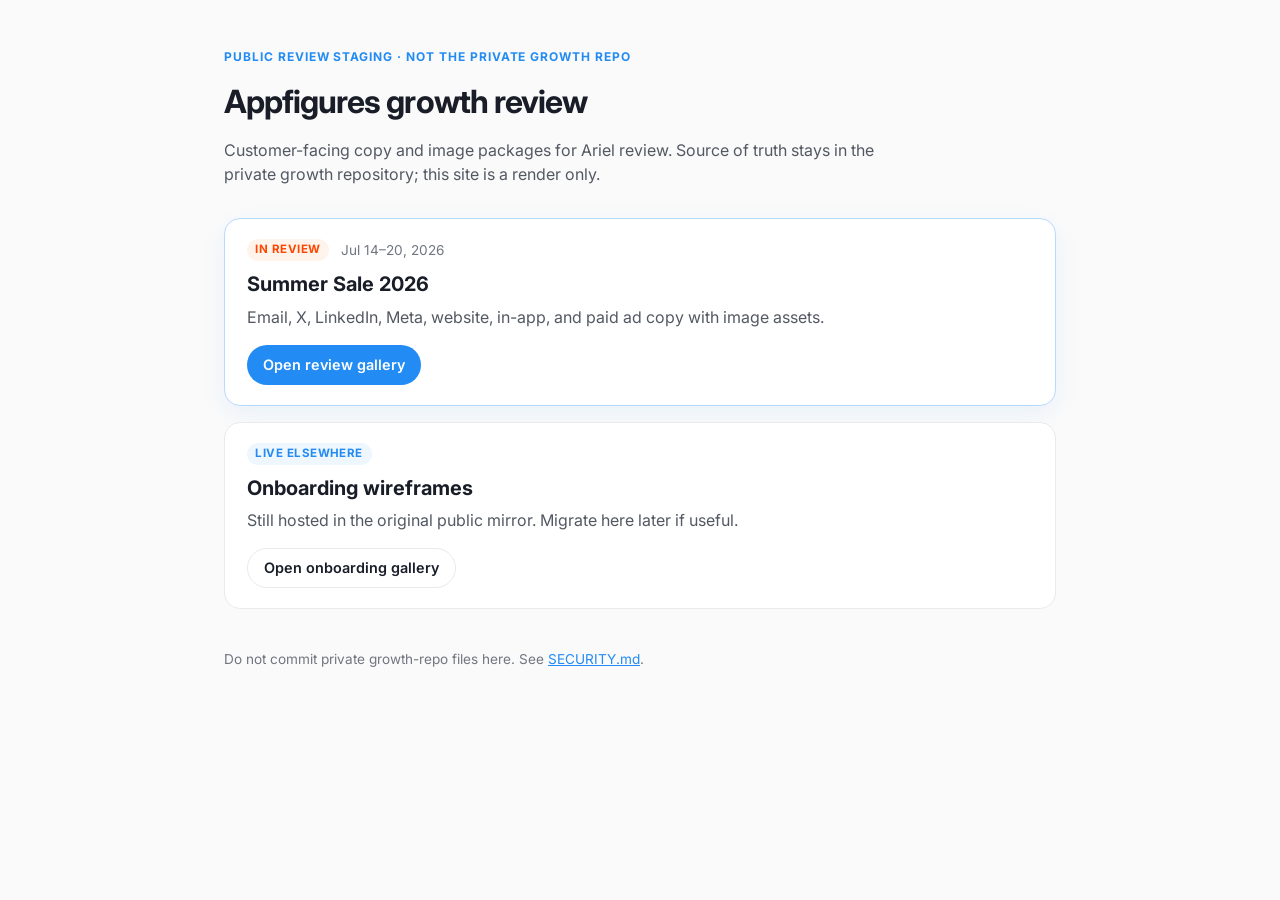
==== index.html @ b16bc178 "Initial public review staging for Summer Sale 2026. Customer-facing copy gallery and allowlisted ima" ====
<!DOCTYPE html>
<html lang="en">
<head>
  <meta charset="UTF-8" />
  <meta name="viewport" content="width=device-width, initial-scale=1.0" />
  <meta name="robots" content="noindex, nofollow" />
  <title>Appfigures Growth Review Staging</title>
  <link rel="preconnect" href="https://fonts.googleapis.com" />
  <link rel="preconnect" href="https://fonts.gstatic.com" crossorigin />
  <link href="https://fonts.googleapis.com/css2?family=Inter:wght@400;500;600;700&display=swap" rel="stylesheet" />
  <link rel="stylesheet" href="review.css" />
</head>
<body class="home">
  <header class="home-header">
    <p class="eyebrow">Public review staging · not the private growth repo</p>
    <h1>Appfigures growth review</h1>
    <p class="lede">
      Customer-facing copy and image packages for Ariel review.
      Source of truth stays in the private growth repository; this site is a render only.
    </p>
  </header>

  <main class="home-main">
    <article class="package-card package-card--active">
      <div class="package-meta">
        <span class="status status--review">In review</span>
        <span class="date">Jul 14–20, 2026</span>
      </div>
      <h2>Summer Sale 2026</h2>
      <p>Email, X, LinkedIn, Meta, website, in-app, and paid ad copy with image assets.</p>
      <a class="btn" href="summer-sale-2026/">Open review gallery</a>
    </article>

    <article class="package-card">
      <div class="package-meta">
        <span class="status status--live">Live elsewhere</span>
      </div>
      <h2>Onboarding wireframes</h2>
      <p>Still hosted in the original public mirror. Migrate here later if useful.</p>
      <a class="btn btn--secondary" href="https://sprfrkr.github.io/onboarding-wireframes/wireframes.html" rel="noopener">Open onboarding gallery</a>
    </article>
  </main>

  <footer class="home-footer">
    <p>Do not commit private growth-repo files here. See <a href="SECURITY.md">SECURITY.md</a>.</p>
  </footer>
</body>
</html>
---- review.css ----
/* Shared styles for public growth-review staging pages.
   Keep brand accents aligned with Appfigures announcement graphics. */

:root {
  --af-blue: #228bf4;
  --af-orange: #ff4600;
  --af-text: #181d27;
  --af-muted: #535862;
  --af-subtle: #717680;
  --af-border: #e9eaeb;
  --af-surface: #ffffff;
  --af-bg: #fafafa;
  --af-soft: #eef6fe;
  --nav-width: 240px;
  --font: "Inter", -apple-system, BlinkMacSystemFont, "Segoe UI", sans-serif;
}

*,
*::before,
*::after {
  box-sizing: border-box;
}

html {
  scroll-behavior: smooth;
}

body {
  margin: 0;
  font-family: var(--font);
  color: var(--af-text);
  background: var(--af-bg);
  line-height: 1.5;
}

a {
  color: var(--af-blue);
}

.home {
  max-width: 880px;
  margin: 0 auto;
  padding: 3rem 1.5rem 4rem;
}

.home-header .eyebrow,
.gallery-intro .eyebrow {
  margin: 0 0 0.75rem;
  font-size: 0.75rem;
  font-weight: 700;
  letter-spacing: 0.08em;
  text-transform: uppercase;
  color: var(--af-blue);
}

.home-header h1,
.gallery-intro h1 {
  margin: 0 0 0.75rem;
  font-size: 2rem;
  letter-spacing: -0.03em;
}

.lede {
  margin: 0;
  color: var(--af-muted);
  max-width: 42rem;
}

.home-main {
  display: grid;
  gap: 1rem;
  margin-top: 2rem;
}

.package-card {
  background: var(--af-surface);
  border: 1px solid var(--af-border);
  border-radius: 16px;
  padding: 1.25rem 1.35rem;
}

.package-card--active {
  border-color: #b8d9fb;
  box-shadow: 0 8px 24px rgba(34, 139, 244, 0.08);
}

.package-meta {
  display: flex;
  gap: 0.75rem;
  align-items: center;
  margin-bottom: 0.5rem;
}

.status {
  display: inline-flex;
  align-items: center;
  border-radius: 9999px;
  padding: 0.15rem 0.55rem;
  font-size: 0.72rem;
  font-weight: 700;
  text-transform: uppercase;
  letter-spacing: 0.04em;
}

.status--review {
  background: #fff4ec;
  color: var(--af-orange);
}

.status--live {
  background: #eef6fe;
  color: var(--af-blue);
}

.date {
  font-size: 0.85rem;
  color: var(--af-subtle);
}

.package-card h2 {
  margin: 0 0 0.35rem;
  font-size: 1.25rem;
}

.package-card p {
  margin: 0 0 1rem;
  color: var(--af-muted);
}

.btn {
  display: inline-flex;
  align-items: center;
  justify-content: center;
  min-height: 40px;
  padding: 0 1rem;
  border-radius: 9999px;
  background: var(--af-blue);
  color: #fff;
  text-decoration: none;
  font-weight: 600;
  font-size: 0.9rem;
}

.btn--secondary {
  background: #fff;
  color: var(--af-text);
  border: 1px solid var(--af-border);
}

.home-footer {
  margin-top: 2.5rem;
  font-size: 0.85rem;
  color: var(--af-subtle);
}

.gallery-layout {
  display: flex;
  min-height: 100vh;
}

.gallery-nav {
  position: sticky;
  top: 0;
  width: var(--nav-width);
  height: 100vh;
  overflow-y: auto;
  background: var(--af-surface);
  border-right: 1px solid var(--af-border);
  padding: 1rem 0 2rem;
  flex-shrink: 0;
}

.gallery-nav h2 {
  margin: 0 1rem 0.75rem;
  font-size: 0.7rem;
  font-weight: 700;
  text-transform: uppercase;
  letter-spacing: 0.06em;
  color: var(--af-subtle);
}

.gallery-nav .track-label {
  margin: 1rem 1rem 0.35rem;
  font-size: 0.7rem;
  font-weight: 700;
  text-transform: uppercase;
  letter-spacing: 0.05em;
  color: var(--af-blue);
}

.gallery-nav a {
  display: block;
  padding: 0.4rem 1rem;
  color: var(--af-muted);
  text-decoration: none;
  font-size: 0.88rem;
}

.gallery-nav a:hover {
  background: var(--af-soft);
  color: var(--af-text);
}

.gallery-main {
  flex: 1;
  min-width: 0;
  padding: 1.5rem 1.75rem 4rem;
}

.gallery-intro {
  margin-bottom: 1.5rem;
  padding-bottom: 1.25rem;
  border-bottom: 1px solid var(--af-border);
}

.asks {
  margin-top: 1rem;
  padding: 1rem 1.1rem;
  background: #fff8f4;
  border: 1px solid #ffd7c2;
  border-radius: 12px;
}

.asks h2 {
  margin: 0 0 0.5rem;
  font-size: 1rem;
}

.asks ol {
  margin: 0;
  padding-left: 1.2rem;
}

.asks li {
  margin: 0.35rem 0;
}

.screen-block {
  margin: 0 0 2rem;
  padding: 1.25rem 0 0;
  border-top: 1px solid var(--af-border);
}

.screen-block h2 {
  margin: 0 0 0.35rem;
  font-size: 1.35rem;
  letter-spacing: -0.02em;
}

.screen-id {
  margin: 0 0 1rem;
  color: var(--af-subtle);
  font-size: 0.9rem;
}

.badge-row {
  display: flex;
  flex-wrap: wrap;
  gap: 0.4rem;
  margin-bottom: 0.65rem;
}

.badge {
  display: inline-flex;
  border-radius: 9999px;
  padding: 0.15rem 0.55rem;
  background: #eef2f6;
  color: var(--af-muted);
  font-size: 0.72rem;
  font-weight: 700;
  text-transform: uppercase;
  letter-spacing: 0.04em;
}

.copy-grid {
  display: grid;
  gap: 1rem;
}

@media (min-width: 960px) {
  .copy-grid--2 {
    grid-template-columns: 1fr 1fr;
  }
}

.copy-card,
.asset-card {
  background: var(--af-surface);
  border: 1px solid var(--af-border);
  border-radius: 14px;
  padding: 1rem 1.1rem;
}

.copy-card h3,
.asset-card h3 {
  margin: 0 0 0.65rem;
  font-size: 0.95rem;
}

.copy-card pre {
  margin: 0;
  white-space: pre-wrap;
  font-family: var(--font);
  font-size: 0.92rem;
  color: var(--af-text);
}

.field {
  margin: 0 0 0.75rem;
}

.field:last-child {
  margin-bottom: 0;
}

.field-label {
  display: block;
  margin-bottom: 0.2rem;
  font-size: 0.72rem;
  font-weight: 700;
  letter-spacing: 0.05em;
  text-transform: uppercase;
  color: var(--af-subtle);
}

.asset-grid {
  display: grid;
  gap: 1rem;
  grid-template-columns: repeat(auto-fit, minmax(220px, 1fr));
}

.asset-card img {
  display: block;
  width: 100%;
  height: auto;
  border-radius: 10px;
  border: 1px solid var(--af-border);
  background: #fff;
}

.asset-card.asset-card--wide {
  grid-column: 1 / -1;
}

.asset-card.asset-card--story img {
  max-width: 280px;
  margin: 0 auto;
}

.note {
  margin: 0.75rem 0 0;
  font-size: 0.85rem;
  color: var(--af-subtle);
}

@media (max-width: 860px) {
  .gallery-layout {
    display: block;
  }

  .gallery-nav {
    position: relative;
    width: 100%;
    height: auto;
    border-right: 0;
    border-bottom: 1px solid var(--af-border);
  }
}
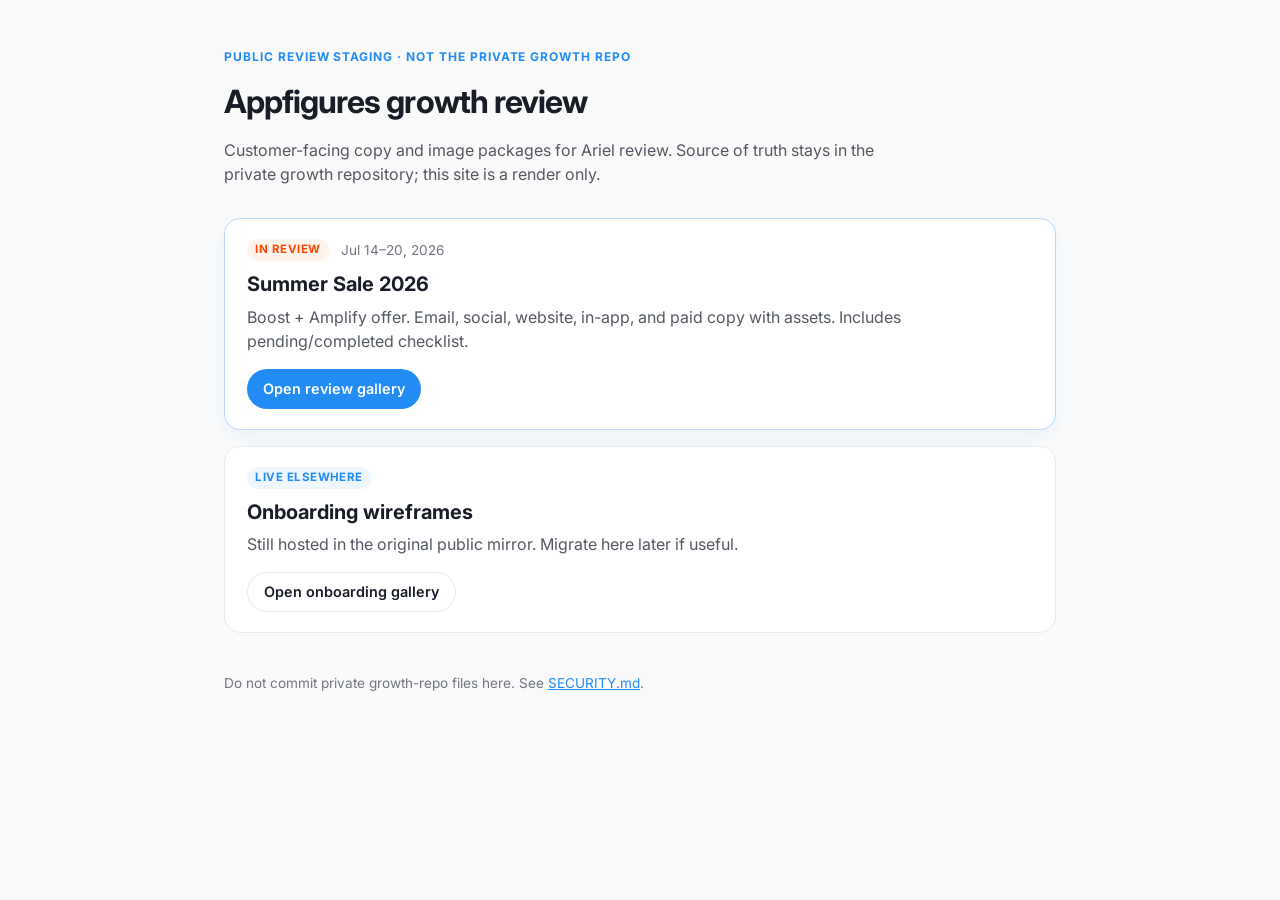
==== commit addabfae: "Refresh Summer Sale gallery for Boost/Amplify and checklist. Update customer-facing copy for below-B" ====
--- a/index.html
+++ b/index.html
@@ -27,7 +27,7 @@
         <span class="date">Jul 14–20, 2026</span>
       </div>
       <h2>Summer Sale 2026</h2>
-      <p>Email, X, LinkedIn, Meta, website, in-app, and paid ad copy with image assets.</p>
+      <p>Boost + Amplify offer. Email, social, website, in-app, and paid copy with assets. Includes pending/completed checklist.</p>
       <a class="btn" href="summer-sale-2026/">Open review gallery</a>
     </article>
 
--- a/review.css
+++ b/review.css
@@ -353,6 +353,69 @@
   color: var(--af-subtle);
 }
 
+/* Checklist table (pending / completed) */
+.checklist-wrap {
+  overflow-x: auto;
+  margin-top: 0.75rem;
+}
+
+.checklist-table {
+  width: 100%;
+  border-collapse: collapse;
+  font-size: 0.92rem;
+  background: var(--af-surface);
+  border: 1px solid var(--af-border);
+  border-radius: 12px;
+  overflow: hidden;
+}
+
+.checklist-table th,
+.checklist-table td {
+  padding: 0.65rem 0.85rem;
+  text-align: left;
+  border-bottom: 1px solid var(--af-border);
+  vertical-align: top;
+}
+
+.checklist-table th {
+  background: #f4f6f8;
+  font-size: 0.72rem;
+  font-weight: 700;
+  letter-spacing: 0.05em;
+  text-transform: uppercase;
+  color: var(--af-subtle);
+}
+
+.checklist-table tr:last-child td {
+  border-bottom: 0;
+}
+
+.checklist-table td:first-child {
+  white-space: nowrap;
+  width: 7.5rem;
+}
+
+.status-pill {
+  display: inline-flex;
+  align-items: center;
+  border-radius: 9999px;
+  padding: 0.15rem 0.55rem;
+  font-size: 0.72rem;
+  font-weight: 700;
+  text-transform: uppercase;
+  letter-spacing: 0.04em;
+}
+
+.status-pill--done {
+  background: #e8f7ee;
+  color: #147a3e;
+}
+
+.status-pill--pending {
+  background: #fff4ec;
+  color: var(--af-orange);
+}
+
 @media (max-width: 860px) {
   .gallery-layout {
     display: block;
